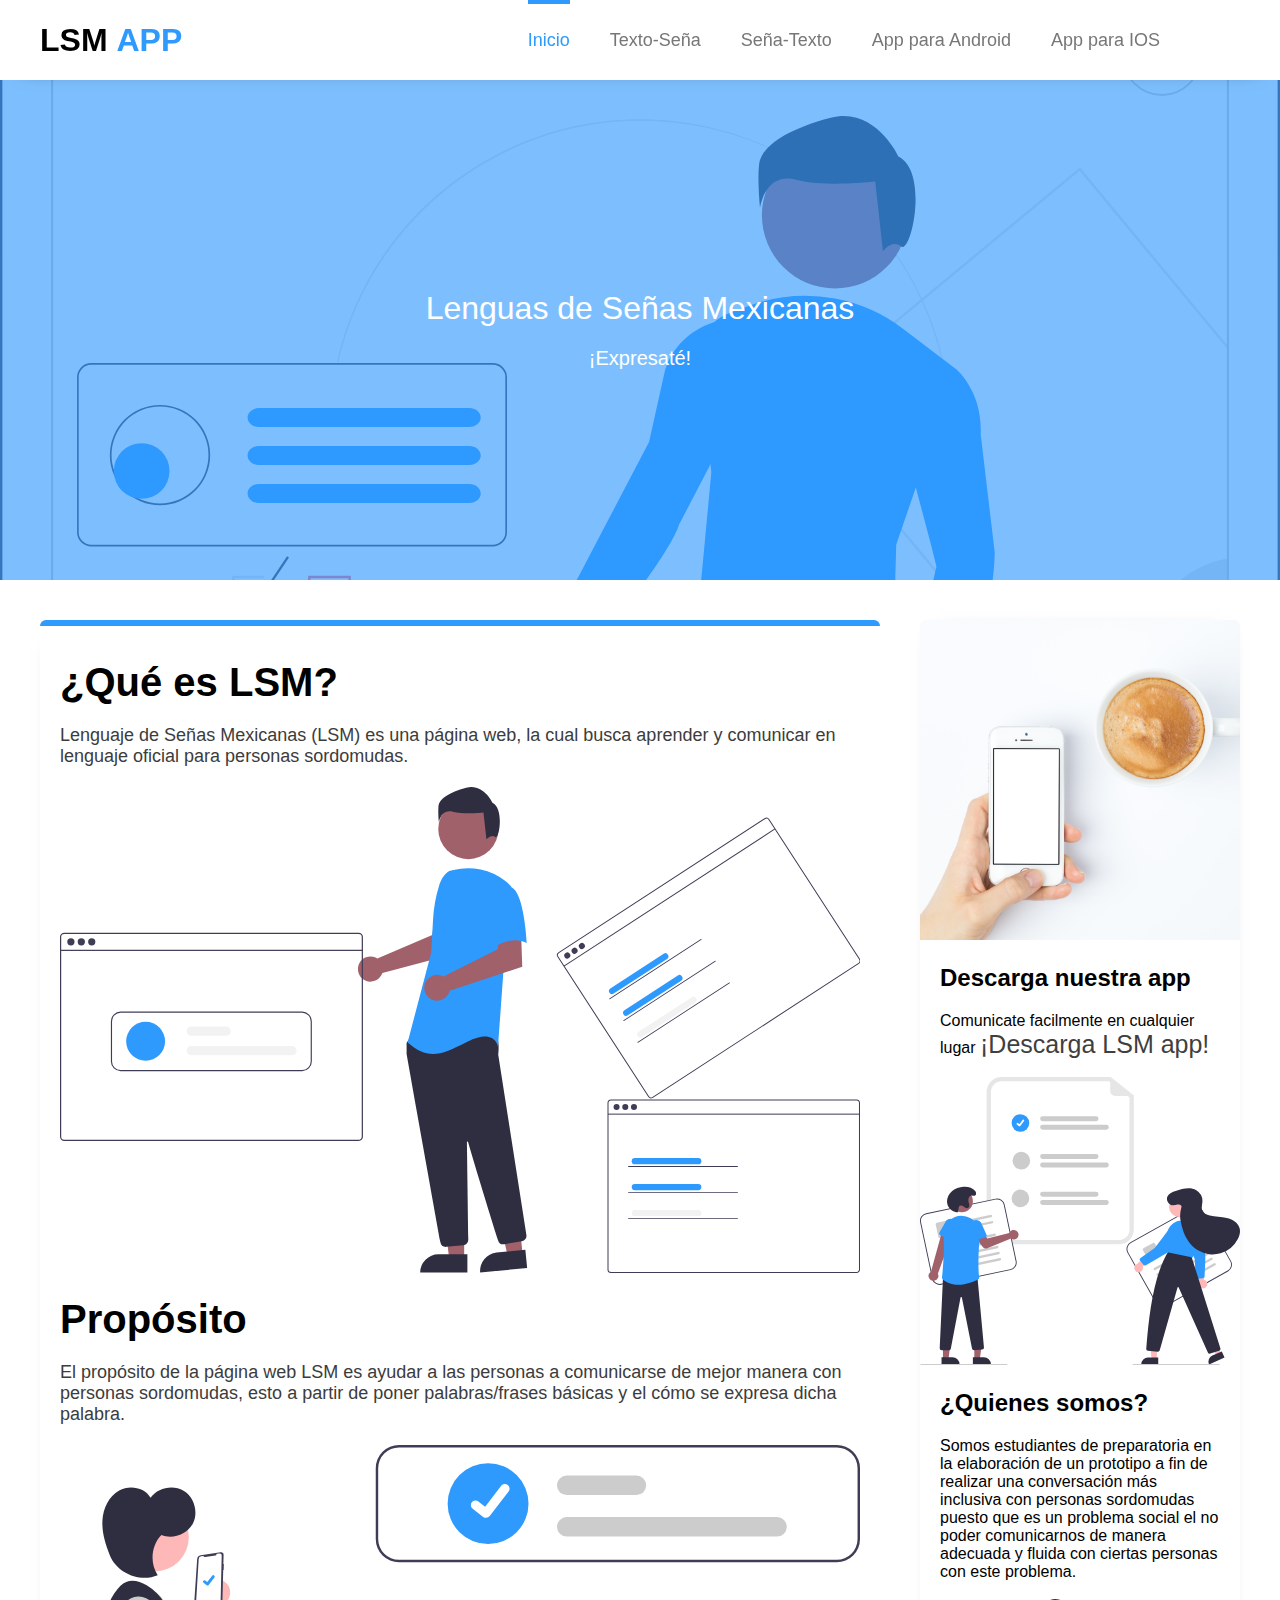
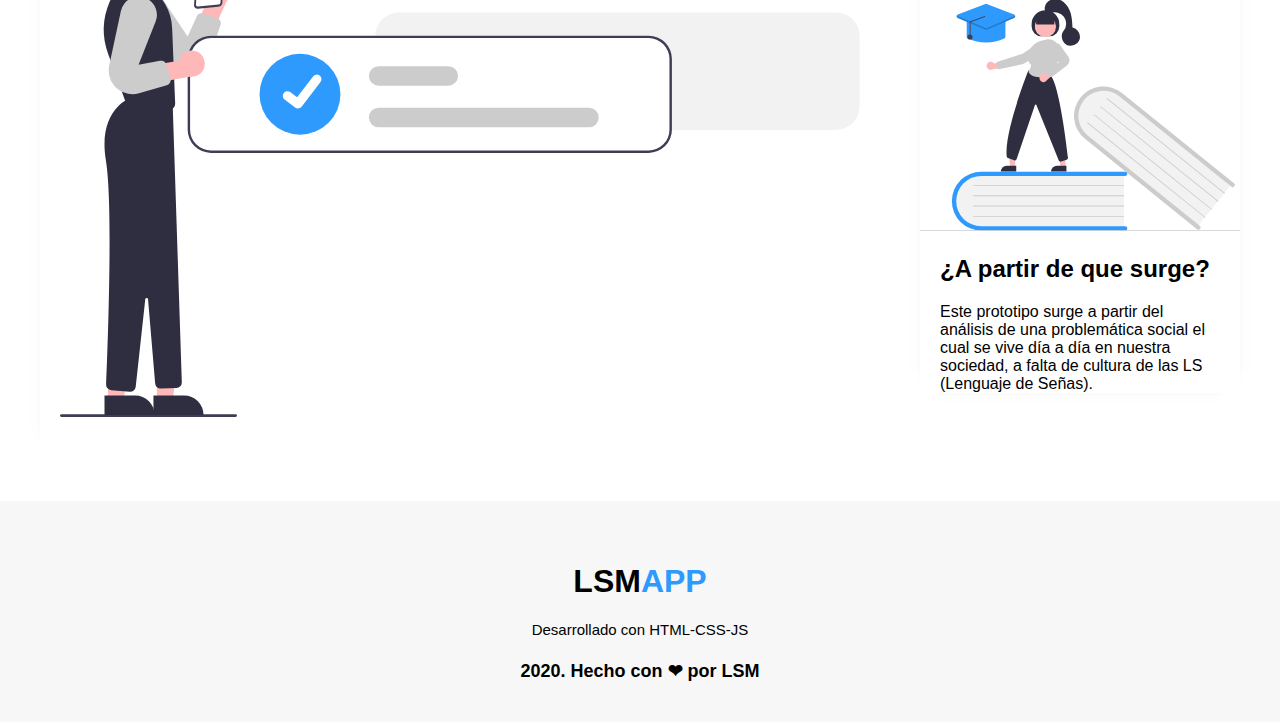
==== index.html @ fba0fa2a "Snapshot017" ====
<!DOCTYPE html>
<html lang="es">

<head>
    <meta charset="UTF-8">
    <link rel="stylesheet" href="estilos.css">
    <meta name="viewport"
        content="width=device-width, user-scalable=no, initial-scale=1.0, maximum-scale=1.0, minimum-scalable=1.0">
        <link
        rel="stylesheet"
        href="https://cdnjs.cloudflare.com/ajax/libs/animate.css/4.1.1/animate.min.css"
      />
    <title>LSM</title>
</head>

<body class="animatedelay animate__animated animate__fadeIn">
    <!--Header menú-->
    <header>

        <div class="header-content">
            <div class="logo">
                <h1>LSM <b>APP</b></h1>
            </div>

            <div class="menu" id="show-menu">
                <nav>

                    <ul>
                        <li>
                            <a href="index.html" class="menu-selected text-menu-selected"><img src="img/home.svg" alt="">Inicio</a>
                        </li>
                        <li>
                            <a href="texto.html" class=""><img src="img/font-solid.svg" alt="">Texto-Seña</a>
                        </li>
                        </li>
                        <li>
                            <a href="sena.html"><img src="img/american-sign-language-interpreting-solid.svg" alt="">Seña-Texto</a>
                        </li>
                        <li>
                            <a
                                href="lsmapp.apk"><img src="img/android-brands.svg" alt="">App para Android</a>
                        </li>
                        </li>
                        
                    <li>
                        <a href="https://drive.google.com/file/d/1Jpem8WUEnStzIeRM0BM46CZMcZW1NFQS/view?usp=sharing"><img src="img/apple-brands.svg" alt="">App para IOS</a>
                    </li> 
                    



                    </ul>
                </nav>
            </div>
        </div>
        <div id="icon-menu">
            <img src="img/menu.svg" class="menu-icon" alt="">
        </div>
    </header>

    <div id="ctn-bars-search">


    </div>


    <!--Portada-->
    <div class="container-all" id="move-content">
        <div class="container-cover">
            <div class="container-info-cover">
                <h1>Lenguas de Señas Mexicanas</h1>
                <p>¡Expresaté!</p>
            </div>
        </div>

        <div class="container-content">
            <article>
                <h1>¿Qué es LSM?</h1>
                
                <p>
                    Lenguaje de Señas Mexicanas (LSM) es una página web, la cual busca aprender y comunicar en lenguaje oficial para personas sordomudas.
                </p>
                <img src="img/img1.svg" alt="">

                <h1>Propósito</h1>
                <p>
                    El propósito de la página web LSM es ayudar a las personas a comunicarse de mejor manera con personas sordomudas, esto a partir de poner palabras/frases básicas y el cómo se expresa dicha palabra.
                </p>
                <img src="img/img2.svg" alt="">
            </article>

            <div class="container-aside">
                <aside>
                    <img src="img/phone.jpg" alt="">
                    <h2>Descarga nuestra app</h2>
                    <p>
                        Comunicate facilmente en cualquier lugar <a
                            href="lsmapp.apk" class="a"
                            target="_blank" rel="noopener noreferrer">¡Descarga LSM app!</a></p><br>


                    <img src="img/img3.svg" alt="">
                    <h2>¿Quienes somos?</h2>
                    <p>
                        Somos estudiantes de preparatoria en la elaboración de un prototipo a fin de realizar una conversación más inclusiva con personas sordomudas puesto que es un problema social el no poder comunicarnos de manera adecuada y fluida con ciertas personas con este problema.
                    </p><br>


                    <img src="img/img4.svg" alt="">
                    <h2>¿A partir de que surge? </h2>
                    <p>
                        Este prototipo surge a partir del análisis de una problemática social el cual se vive día a día en nuestra sociedad, a falta de cultura de las LS (Lenguaje de Señas). 
                    </p>

                </aside>
            </div>
        </div>

        <!--Footer-->
        <div class="container-footer">
            <footer>
                <div class="logo-footer">
                    <h1>LSM <b>APP</b></h1>
                </div>
                <div class="informacion-footer">
                    <p>
                        Desarrollado con HTML-CSS-JS
                    </p>
                </div>
                <hr>
                <h4>2020. Hecho con ❤ por LSM</h4>
            </footer>
        </div>
    </div>
    <script src="script.js"></script>
</body>

</html>
---- estilos.css ----
*{
    margin: 0;
    padding: 0;
    box-sizing: border-box;
    font-family: sans-serif;
    text-decoration: none;
}

.animatedelay{
    animation-delay: 1s;  
}

header{
    position: fixed;
    top: 0;
    left: 0;
    width: 100%;
    height: 80px;
    background: white;
    box-shadow: 0 4px 25px -22px black;
    z-index: 10;
}

.header-content{
    max-width: 1200px;
    margin: auto;
    display: flex;
    justify-content: space-between;
    position: relative;
    
}

.logo{
    height: 80px;
    display: flex;
    justify-content: center;
    align-items: center;
    
}
.logo a{
    text-decoration: none;
}
.logo h1{
    color: black;
}

.logo h1 b{
    color: #2E9AFE;
}

.menu{
    height: 80px;
    margin-right: 60px;
}

.menu nav{
    height: 100%;
}

.menu nav ul{
    height: 100%;
    display: flex;
    list-style: none;
}

.menu nav ul li{
    height: 100%;
    margin: 0px 20px;
    justify-content: center;
    align-items: center;
    display: flex;
    position: relative;
}

.menu-selected:before{
    content: '';
    width: 100%;
    height: 4px;
    background: #2E9AFE;
    position: absolute;
    top: 0;
    left: 0;
}

.menu nav ul li a{
    color: #777777;
    transition: color 300ms;
    font-size: 18px;
}

.menu nav ul li a:hover{
    color: #2E9AFE;
}

.menu .text-menu-selected{
    color: #2E9AFE;
}

.menu nav ul li a img{
    display: none;
}

#icon-menu{
    width: 30px;
    height: 30px;
    position: absolute;
    right: 20px;
    top: 24px;
    font-size: 20px;
    background: rgb(248, 248, 248);
    border-radius: 100%;
    color: #2E9AFE;
    display: flex;
    justify-content: center;
    align-items: center;
    cursor: pointer;
    padding: 10px;
    display: none;
}

#icon-menu:hover{
    background: rgb(207, 207, 207);
    opacity: 0.8;
}

.menu-icon{
    width: 30px;
    height: 30px;
}



/*Portada*/

.container-cover{
    width: 100%;
    height: 500px;
    position: relative;
    margin-top: 80px;
    background-image: url(img/portada.svg);
    background-position: center;
    background-size: cover;
    background-repeat: no-repeat;
}


.container-cover-test-saludos{
    width: 100%;
    height: 500px;
    position: relative;
    margin-top: 80px;
    background-image: url(img/saludos.svg);
    background-position: center;
    background-size: cover;
    background-repeat: no-repeat;
    
}
.container-cover-test-fechas{
    width: 100%;
    height: 500px;
    position: relative;
    margin-top: 80px;
    background-image: url(img/frases.svg);
    background-position: center;
    background-size: cover;
    background-repeat: no-repeat;
    
}
.container-cover-test-familia{
    width: 100%;
    height: 500px;
    position: relative;
    margin-top: 80px;
    background-image: url(img/familia.svg);
    background-position: center;
    background-size: cover;
    background-repeat: no-repeat;
    
}

.container-cover-usertwo{
    width: 100%;
    height: 300px;
    position: relative;
    margin-top: 80px;
    z-index: 2;
    background-position: center;
}
.container-cover-usertwo video{
    width: 100%;
    height: 300px;
    top: -0.5px;
    right: 0;
    position: absolute;
    z-index: 1;
    

}

.container-cover-usertwof{
    width: 100%;
    height: 500px;
    position: relative;
    margin-top: 80px;
    background-image: url(img/usuertwo.jpg);
    background-position: center;
    background-size: cover;
    background-repeat: no-repeat;
}

.container-cover-usertwofam{
    width: 100%;
    height: 500px;
    position: relative;
    margin-top: 80px;
    background-image: url(img/usuertwo.jpg);
    background-position: center;
    background-size: cover;
    background-repeat: no-repeat;
}
.container-cover:before{
    content: '';
    width: 100%;
    height: 100% ;
    background: #2e99fe9f;
    position: absolute ;
    top: 0;
    left: 0;
}
.container-cover-test-saludos:before{
    content: '';
    width: 100%;
    height: 100% ;
    background: #2e99fe9f ;
    position: absolute ;
    top: 0;
}
.container-cover-test-fechas:before{
    content: '';
    width: 100%;
    height: 100% ;
    background: #2e99fe9f;
    position: absolute ;
    top: 0;
}
.container-cover-test-familia:before{
    content: '';
    width: 100%;
    height: 100% ;
    background: #2e99fe9f;
    position: absolute ;
    top: 0;
}
.container-cover-usertwo:before{
    content: '';
    width: 100%;
    height: 100% ;
    background: #2e99fe9f;
    position: absolute ;
    top: 0;
    z-index: 1;
}


.container-info-cover{
    max-width: 800px;
    height: 500px;
    margin: auto;
    text-align: center;
    justify-content: center;
    align-items: center;
    display: flex;
    flex-direction: column;
    position: relative;
    z-index: 2;
}

.container-info-cover h1{
    font: 60px;
    font-weight: 500;
    color: white;
    margin-bottom: 20px;
}

.container-info-cover p{
    color: white;
    font-size: 20px;
    font-weight: 500;
}


/*CONTAINER CONTENIDO INFORMACION*/

.container-content{
    width: 1200px;
    margin: auto;
    margin-top: 40px;
    display: flex;
    justify-content: center;
}
.container-content a{
    text-decoration: none;
    color: #3f3f3f;
    font-size: 25px;
}
article{
    width: 100%;
    padding: 20px;
    padding-bottom: 40px;
    box-shadow: -10px 0 20px -30px black;
    border-radius: 6px;
    position: relative;
    overflow: hidden;
    
}

article:before{
    content: '';
    width: 100%;
    height: 6px;
    position: absolute;
    top: 0;
    left: 0;
    background:#2E9AFE;
}

article h1{
    margin-top: 20px;
    font-size: 40px;
}

article p{
    margin-top: 20px;
    font-size: 18px;
    color: #3c3c3c;
}

article img{
    width: 100%;
    margin-top: 20px;

}

/*Aside*/

.container-aside aside{
    width: 320px;
    border-radius: 6px;
    box-shadow: 0 0 20px -20px black;
    overflow: hidden;
    margin-left: 40px;
    

}

.container-aside aside img{
    width: 100%;
}

.container-aside aside h2{
    margin-top: 20px;
    padding: 0px 20px;
}
.container-aside aside p{
    margin-top: 20px;
    padding: 0px 20px;
}


/*Buscador de contenido*/

#ctn-icon-search{
    position: absolute;
    right: 20px;
    height: 100%;
    display: flex;
    align-items: center;
    justify-content: center;

}
#ctn-icon-search img{
    width: 28px;
    height: 28px;
    opacity: 50%;
}

#ctn-icon-search i{
    font-size: 18px;
    color: black;
    cursor: pointer;
    transition: all 300ms;
}

#ctn-icon-search i:hover{
    color: #2E9AFE;
}

#ctn-bars-search{
    position: fixed;
    top: 80px;
    width: 100%;
    background: white;
    padding: 20px;
    z-index: 9;
    top: -10px;
    transition: all 600ms;
}

#ctn-bars-search input{
    display: block;
    width: 1200px;
    margin: auto;
    padding: 10px;
    font-size: 18px;
    outline: 0;
}

#box-search{
    position: fixed;
    top: 165px;
    left: 50%;
    transform: translateX(-50%);
    width: 1200px;
    background: white;
    z-index: 8;
    overflow: hidden;
    display: none;
    
}

#box-search li a{
    display: block;
    width: 1200;
    color: black;
    padding: 12px 20px;
    font-family: sans-serif;
}

#box-search li a:hover{
    background: rgb(219, 219, 219);
}

#box-search li a i{
    margin-right: 10px;
    color: black;
}

#cover-ctn-search{
    width: 100%;
    height: 100%;
    position: fixed;
    left: 0;
    background: rgba(0, 0, 0, 0.5);
    z-index: 7;
    display: none;
}

.trad{
    display: none;
}

.trad:target{
    display: flex;
    z-index: 11;
}




/*SEÑAS A TEXTO TRADUCCIÓN POR VIDEOS
.container-post{
    max-width: 1200px;
    margin: auto;
}
.posts{
    width: 100%;

}
.posts .post{
    width: 350px;
    color: white;

}

.posts .post .ctn-vid{
    width: 100%;

}

.posts .post .ctn-vid video{
    width: 100%;
    height: 100%;
    object-fit: cover;
}

.post h2{
    font-size: 18px;
    margin-top: 20px;
    padding: 0px 10px;
    color: black;
}
*/









/*Footer */
.container-footer{
    width: 100%;
    padding: 40px 0px;
    background: #f7f7f7;
    margin-top: 40px;

}

.container-footer footer{
    max-width: 1200px;
    margin: auto;
    ;

}

.container-footer footer .logo-footer{
    text-align: center;
}

.container-footer footer .logo-footer h1{
    height: 80px;
    display: flex;
    justify-content: center;
    align-items: center;
}

.container-footer footer .logo-footer h1 b{
    color: #2E9AFE;
}

.container-footer footer .informacion-footer{
    text-align: center;
    font-size: 15px;
    margin-bottom: 10px;

}

.container-footer footer hr{
    margin-top: 20px;
    border: none;
    height: 2px;
    color: #7e7e7e;
}

.container-footer footer h4{
    font-size: 18px;
    text-align: center;
 }

/*Responsive adaptable a dispositivos Moviles*/

@media screen and (max-width: 1220px){
    .header-content, .container-content, .container-footer footer{
        max-width: 1000px;
        padding: 0px 20px;
    }
    #ctn-bars-search{
        width: 100%;
    }
    #ctn-bars-search input{
        width: 100%;
    }
    #box-search{
        width: 100%;
    }
}

@media screen and (max-width: 1020px){
     .container-content{
        width: 100%;
        flex-direction: column;
    }
    article{
        box-shadow: 0 0 0 0;
    }

    .container-aside{
        display: flex;
        justify-content: center;
    }
    .container-aside aside{
        max-width: 300px;
        margin: 10px;
    }
}

@media screen and (max-width: 800px){
    body{
        overflow-x:hidden ;
    }
    .container-all{
        transition: all 300ms cubic-bezier(1,0,0,1);
    }
    .move-container-all{
        transform: translateX(300px);
    }
    .menu{
        width: 0px;
        height: 100vh;
        position: fixed;
        top: 80px;
        left: 0;
        background: white;
        overflow: hidden;
        transform: translateX(-350px);
        box-shadow: 10px 0px 20px -25px black;
        transition: all 300ms cubic-bezier(1,0,0,1);
    }

    .lateral{
        width: 300px;
        transform: translateX(0px);
    }
    .menu nav ul{
        flex-direction: column;
    }

    .menu nav ul li{
        max-width: 200px;
        height: 50px;
        justify-content: flex-start;
    }

    .menu-selected:before{
        width: 0;
    }
    .menu nav ul li a{
        margin-top: 40px;
    }

    .menu nav ul li a img{
        width: 20px;
        display: inline-block;
        margin-right: 10px;
        color: #2E9AFE;
    }

    #icon-menu{
        display: flex;
        right: 60px;
    }

    .container-aside{
        flex-wrap: wrap;
    }
    #icon.menu{
        right: 20px;
    }
    #ctn-icon-search img{
        width: 28px;
        height: 28px;
        opacity: 100%;
    }
    .container-aside{
        display: none;
    }
    .trad video{
        width: 300px; 
        height: 200px;   
    }
}
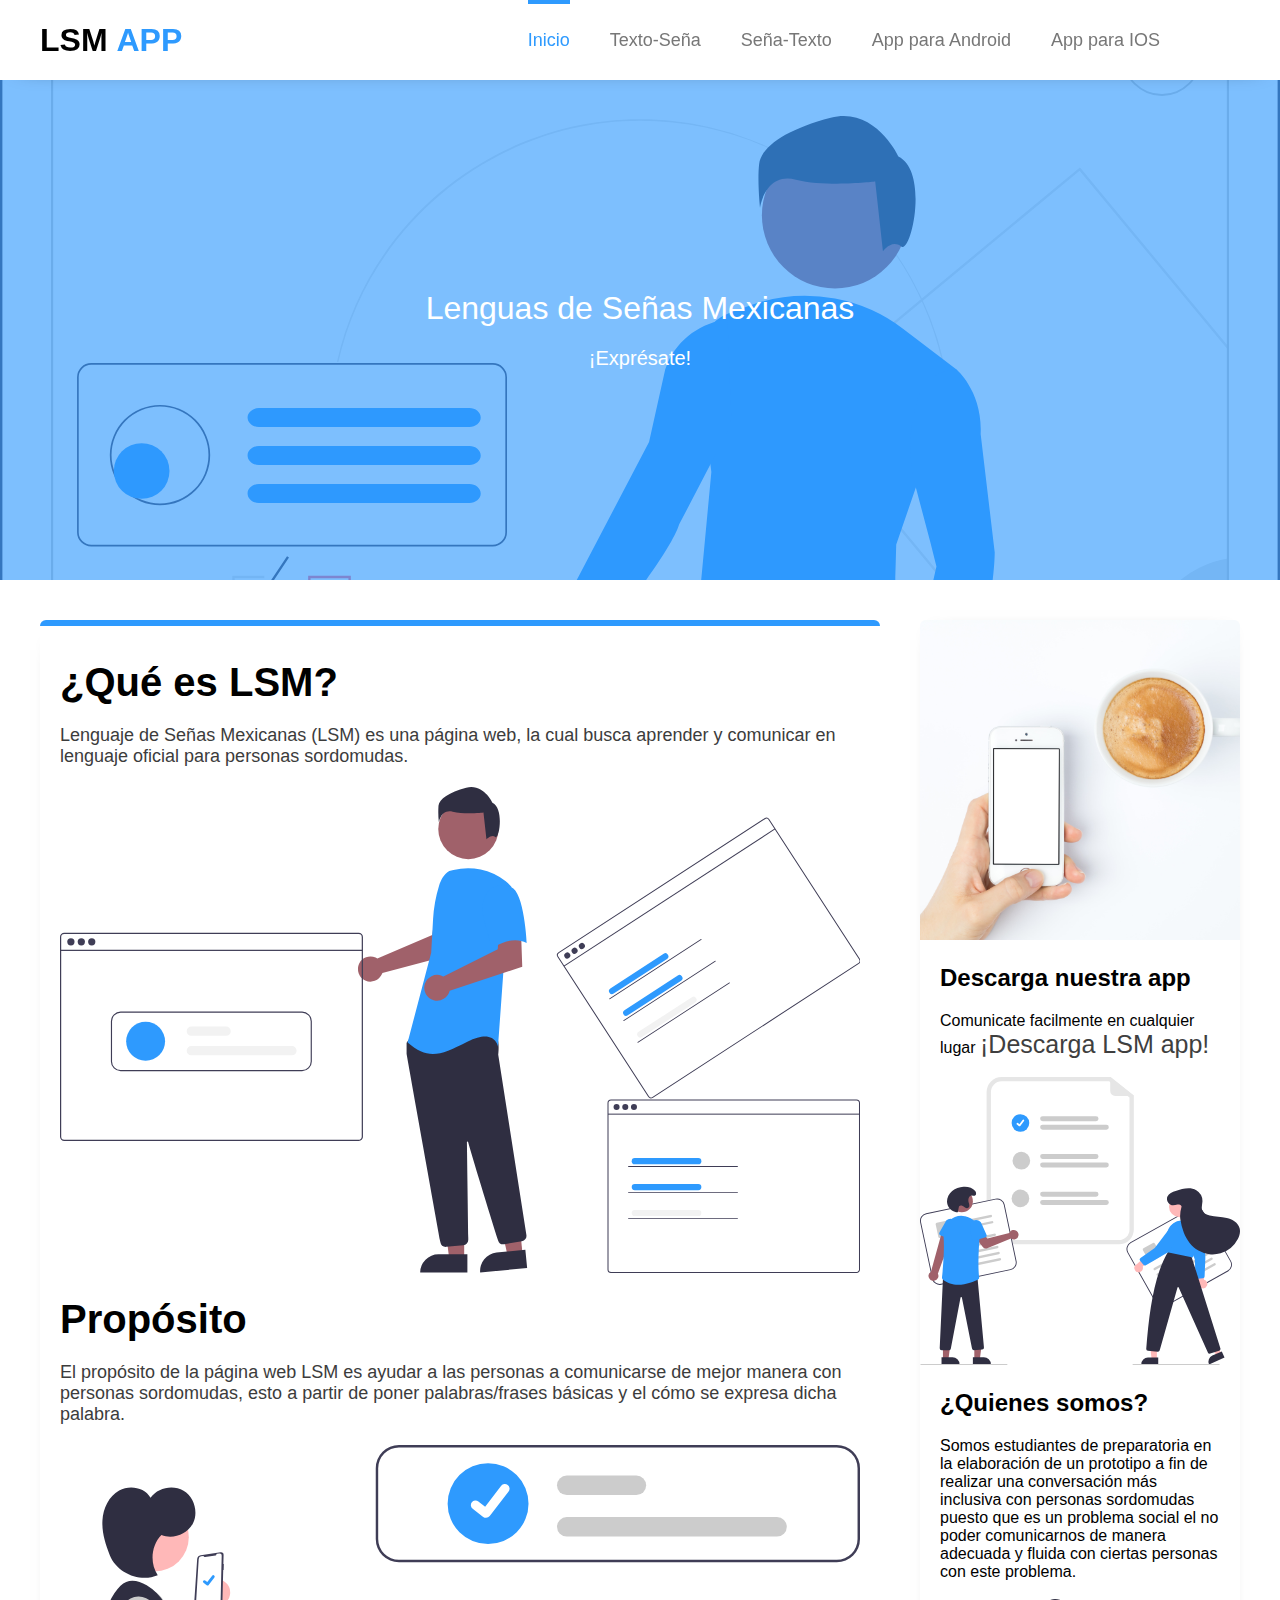
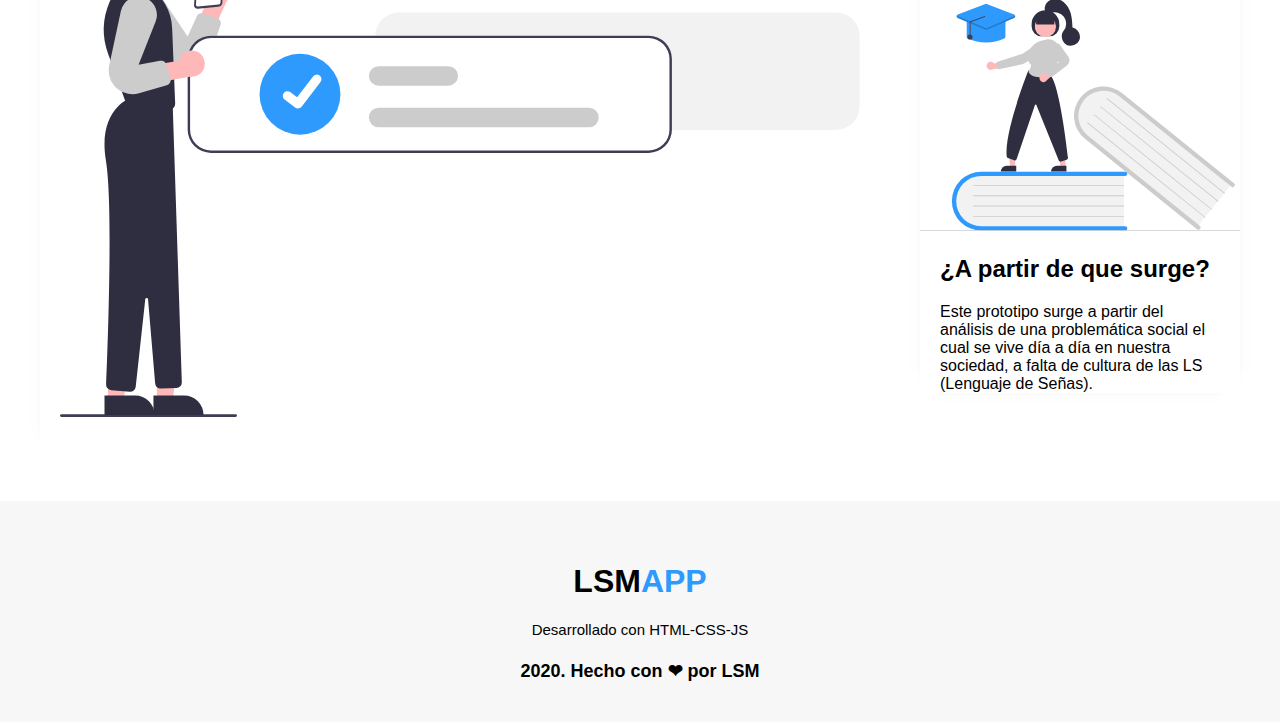
==== commit c1641a50: "SP018" ====
--- a/index.html
+++ b/index.html
@@ -69,7 +69,7 @@
         <div class="container-cover">
             <div class="container-info-cover">
                 <h1>Lenguas de Señas Mexicanas</h1>
-                <p>¡Expresaté!</p>
+                <p>¡Exprésate!</p>
             </div>
         </div>
 
